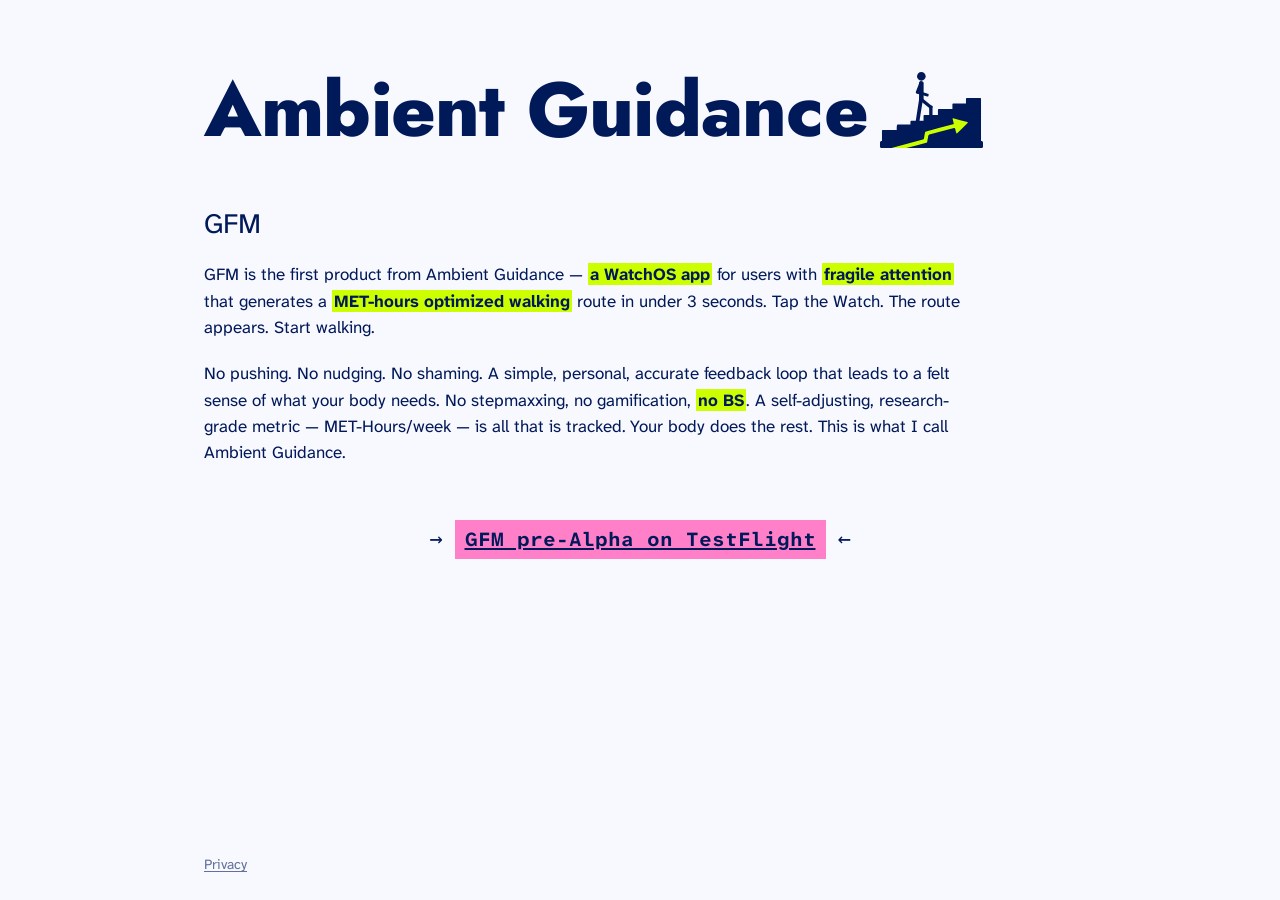
==== index.html @ c0f39cfc "init: Ambient Guidance landing page Single-page static site for ambientguidance.com. Hero with wordm" ====
<!DOCTYPE html>
<html lang="en">
<head>
    <meta charset="UTF-8">
    <meta name="viewport" content="width=device-width, initial-scale=1.0">
    <title>Ambient Guidance — GFM</title>
    <meta name="description" content="GFM is the first product from Ambient Guidance — a WatchOS app for users with fragile attention that generates a MET-hours optimized walking route in under 3 seconds.">

    <link rel="preconnect" href="https://fonts.googleapis.com">
    <link rel="preconnect" href="https://fonts.gstatic.com" crossorigin>
    <link href="https://fonts.googleapis.com/css2?family=Jost:wght@800&family=Atkinson+Hyperlegible+Next:wght@400;700&family=Atkinson+Hyperlegible+Mono:wght@400;700&display=swap" rel="stylesheet">

    <link rel="stylesheet" href="styles.css">
</head>
<body>
    <main>
        <header class="wordmark-row">
            <h1 class="wordmark">Ambient Guidance</h1>
            <img src="logo.svg" alt="" class="logo" aria-hidden="true">
        </header>

        <section class="copy">
            <h2>GFM</h2>

            <p>
                GFM is the first product from Ambient Guidance —
                <mark>a WatchOS app</mark> for users with
                <mark>fragile attention</mark> that generates a
                <mark>MET-hours optimized walking</mark> route in
                under 3 seconds. Tap the Watch. The route appears.
                Start walking.
            </p>

            <p>
                No pushing. No nudging. No shaming. A simple,
                personal, accurate feedback loop that leads to a
                felt sense of what your body needs. No stepmaxxing,
                no gamification, <mark>no BS</mark>. A self-adjusting,
                research-grade metric — MET-Hours/week — is all that
                is tracked. Your body does the rest. This is what I
                call Ambient Guidance.
            </p>
        </section>

        <p class="cta-row">
            <span class="cta-arrow" aria-hidden="true">→</span>
            <a class="cta" href="https://testflight.apple.com/join/5UGnY5BD">GFM pre-Alpha on TestFlight</a>
            <span class="cta-arrow" aria-hidden="true">←</span>
        </p>
    </main>

    <footer>
        <a href="https://www.makunas.com/gfm/privacy.html">Privacy</a>
    </footer>
</body>
</html>
---- styles.css ----
/* Ambient Guidance — landing page
   Colors and type are the visual identity. Don't drift from these without
   updating the mockup first. */

:root {
    --bg: #f8f8ff;          /* off-white, faint lavender */
    --ink: #001959;         /* deep navy — headings + body */
    --highlight-fg: #ccff00; /* highlighter yellow-green */
    --cta: #ff80c8;          /* hot pink CTA */
    --content-max: 1000px;
    --gutter: clamp(20px, 5vw, 64px);
}

* {
    box-sizing: border-box;
    margin: 0;
    padding: 0;
}

html, body {
    background: var(--bg);
    color: var(--ink);
    font-family: 'Atkinson Hyperlegible Next', system-ui, -apple-system, sans-serif;
    font-size: 17px;
    line-height: 1.55;
    -webkit-font-smoothing: antialiased;
    -moz-osx-font-smoothing: grayscale;
}

body {
    display: flex;
    flex-direction: column;
    min-height: 100vh;
}

main {
    flex: 1;
    max-width: var(--content-max);
    width: 100%;
    margin: 0 auto;
    padding: clamp(40px, 8vh, 96px) var(--gutter) 32px;
}

/* Wordmark row — heavy display sans, optional logo at the end of the line */

.wordmark-row {
    display: flex;
    align-items: center;
    gap: 12px;
    flex-wrap: wrap;
    margin-bottom: clamp(40px, 6vh, 64px);
    /* Take the full content width so flex has the room to lay out wordmark +
       logo on one line. Without this, the flex container shrinks to the
       widest single child, causing siblings to wrap unnecessarily. */
    width: 100%;
    /* Inherit font-size so child em-units (logo height) match the wordmark
       sizing without each element having to redeclare the clamp(). */
    font-size: clamp(40px, 7vw, 76px);
}

.wordmark {
    font-family: 'Jost', system-ui, sans-serif;
    font-weight: 800;
    font-size: 1em; /* inherits from .wordmark-row */
    line-height: 1;
    letter-spacing: -0.01em;
    color: var(--ink);
    /* Don't wrap mid-name. The phrase is two words but reads as one mark.
       Mobile breakpoint (below) lifts this. */
    white-space: nowrap;
}

.logo {
    /* Match the wordmark's cap height. line-height: 1 means 1em ≈ glyph
       em-box, which sits visually next to the type at the right balance.
       Width is computed from the SVG's intrinsic aspect ratio (~1.357:1),
       set explicitly so flex layout knows the dimensions before rendering
       and won't wrap the logo to its own line on wide viewports. */
    height: 1em; /* inherits from .wordmark-row */
    width: 1.357em;
    flex-shrink: 0;
}

/* Below ~520px (where wordmark+logo no longer fit on one line), allow the
   wordmark to break between the two words. The logo will sit on its own line
   below per the mockup. */
@media (max-width: 520px) {
    .wordmark {
        white-space: normal;
    }
}

/* Body copy section */

.copy h2 {
    font-family: 'Atkinson Hyperlegible Next', system-ui, sans-serif;
    font-weight: 400;
    font-size: clamp(22px, 3vw, 28px);
    margin-bottom: 16px;
    color: var(--ink);
}

.copy p {
    margin-bottom: 20px;
    /* Match the visual width of the wordmark + logo row above. The wordmark
       at its max font size is ~663px wide; with the logo and gap that's
       ~780px. Anchoring body copy to this width keeps the left/right edges
       aligned across the page. Below this breakpoint the container is
       already narrower than 780px so this caps nothing. */
    max-width: 780px;
}

.copy p:last-child {
    margin-bottom: 0;
}

/* Inline highlights — the yellow-green marker effect.
   Using <mark> for semantic + a11y reasons. */

mark {
    background-color: var(--highlight-fg);
    color: var(--ink);
    padding: 0 2px;
    font-weight: 700;
}

/* CTA row — monospace pill with hot-pink fill, arrows on either side */

.cta-row {
    margin-top: clamp(36px, 6vh, 56px);
    display: flex;
    align-items: center;
    justify-content: center;
    gap: 12px;
    flex-wrap: wrap;
}

.cta-arrow {
    font-family: 'Atkinson Hyperlegible Mono', ui-monospace, monospace;
    font-weight: 400;
    font-size: clamp(18px, 2.5vw, 22px);
    color: var(--ink);
}

.cta {
    font-family: 'Atkinson Hyperlegible Mono', ui-monospace, monospace;
    font-weight: 700;
    font-size: clamp(16px, 2.2vw, 20px);
    color: var(--ink);
    text-decoration: underline;
    text-underline-offset: 2px;
    background-color: var(--cta);
    padding: 4px 10px;
    transition: filter 0.15s ease;
}

.cta:hover,
.cta:focus-visible {
    filter: brightness(0.95);
    outline: 2px solid var(--ink);
    outline-offset: 2px;
}

/* Footer — single privacy link, low contrast on purpose */

footer {
    max-width: var(--content-max);
    width: 100%;
    margin: 0 auto;
    padding: 24px var(--gutter);
    font-size: 14px;
}

footer a {
    color: var(--ink);
    opacity: 0.6;
    text-decoration: underline;
    text-underline-offset: 2px;
}

footer a:hover,
footer a:focus-visible {
    opacity: 1;
}

/* Reduce motion: kill the only transition we have */

@media (prefers-reduced-motion: reduce) {
    .cta {
        transition: none;
    }
}
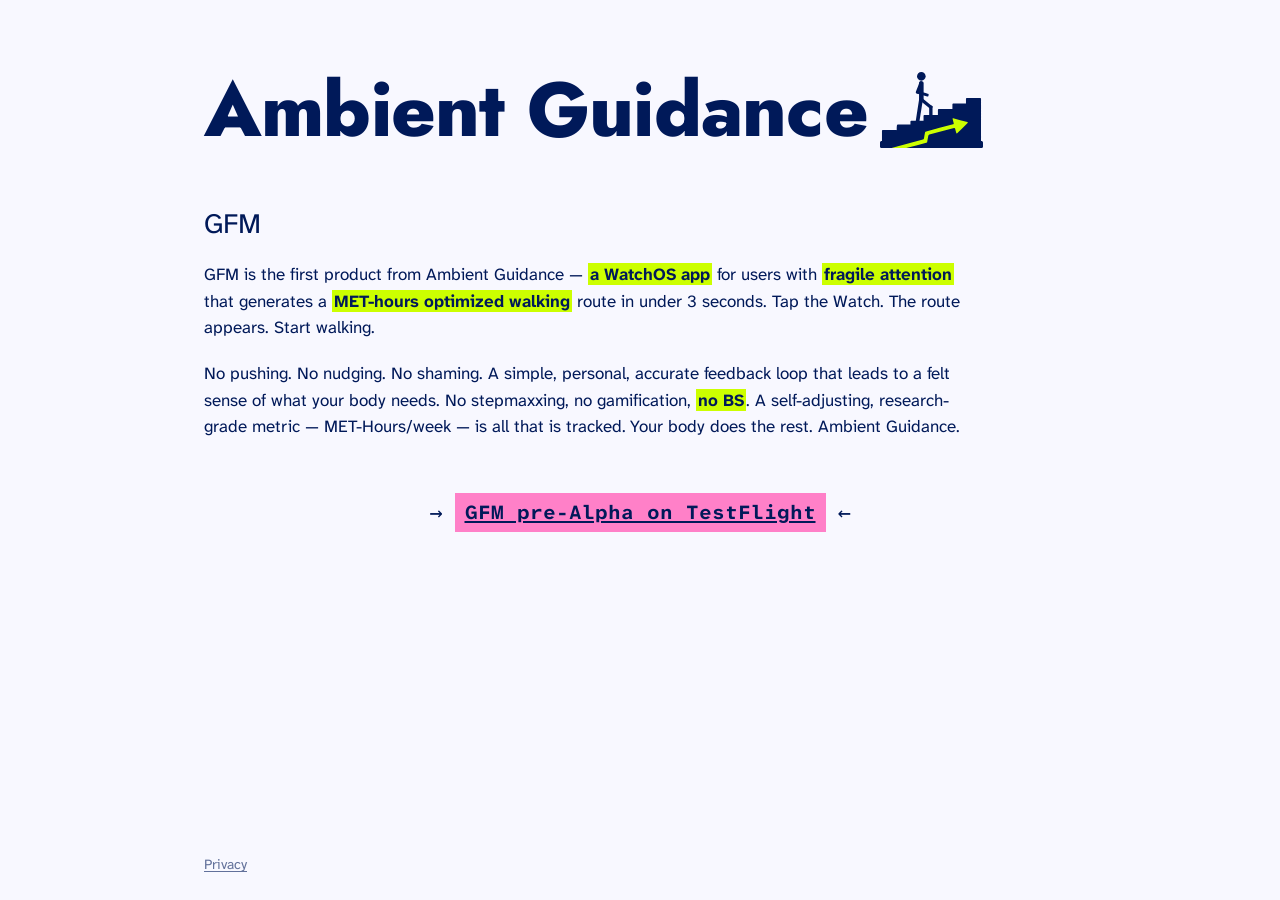
==== commit 8a4eef0b: "Update index.html removed any reference to "I."" ====
--- a/index.html
+++ b/index.html
@@ -37,8 +37,7 @@
                 felt sense of what your body needs. No stepmaxxing,
                 no gamification, <mark>no BS</mark>. A self-adjusting,
                 research-grade metric — MET-Hours/week — is all that
-                is tracked. Your body does the rest. This is what I
-                call Ambient Guidance.
+                is tracked. Your body does the rest. Ambient Guidance.
             </p>
         </section>
 
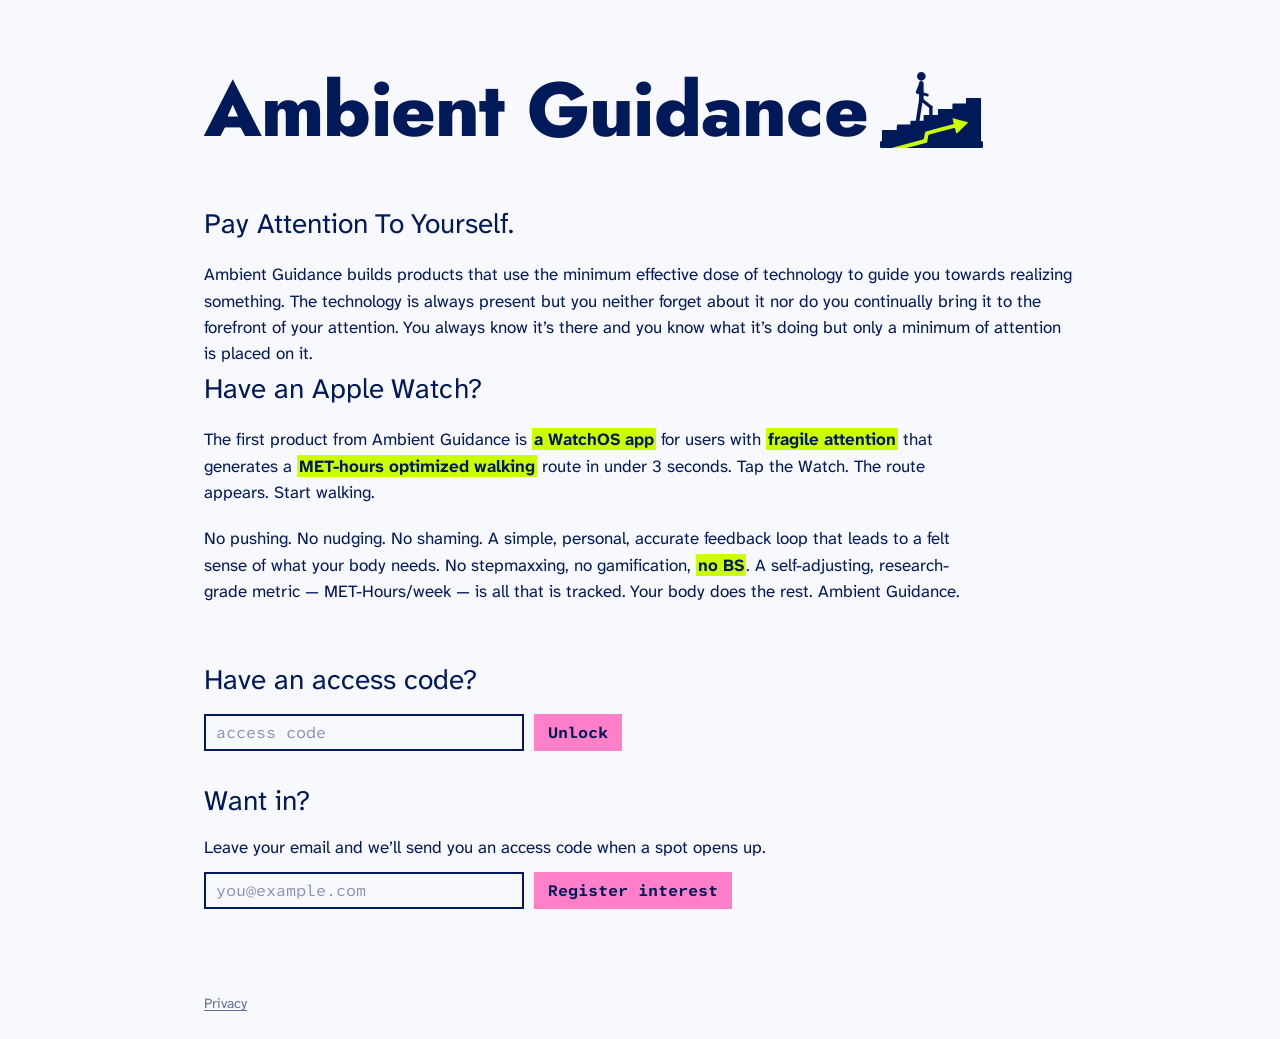
==== commit 8e3a0249: "Gate TestFlight link behind access code, capture interest emails The TestFlight URL is AES-GCM encry" ====
--- a/index.html
+++ b/index.html
@@ -20,10 +20,12 @@
         </header>
 
         <section class="copy">
-            <h2>GFM</h2>
+            <h2>Pay Attention To Yourself.</h2>
+Ambient Guidance builds products that use the minimum effective dose of technology to guide you towards realizing something. The technology is always present but you neither forget about it nor do you continually bring it to the forefront of your attention. You always know it’s there and you know what it’s doing but only a minimum of attention is placed on it.
+            <h2>Have an Apple Watch?</h2>
 
             <p>
-                GFM is the first product from Ambient Guidance —
+                The first product from Ambient Guidance is
                 <mark>a WatchOS app</mark> for users with
                 <mark>fragile attention</mark> that generates a
                 <mark>MET-hours optimized walking</mark> route in
@@ -41,15 +43,39 @@
             </p>
         </section>
 
-        <p class="cta-row">
-            <span class="cta-arrow" aria-hidden="true">→</span>
-            <a class="cta" href="https://testflight.apple.com/join/5UGnY5BD">GFM pre-Alpha on TestFlight</a>
-            <span class="cta-arrow" aria-hidden="true">←</span>
-        </p>
+        <section class="gate">
+            <div id="gate-locked">
+                <h2>Have an access code?</h2>
+                <form id="code-form" class="gate-form" autocomplete="off">
+                    <label class="visually-hidden" for="code">Access code</label>
+                    <input type="password" id="code" name="code" placeholder="access code" required>
+                    <button type="submit" class="gate-button">Unlock</button>
+                </form>
+                <p id="code-error" class="gate-error" hidden>That code didn&rsquo;t work. Check it and try again.</p>
+
+                <h2>Want in?</h2>
+                <p>Leave your email and we&rsquo;ll send you an access code when a spot opens up.</p>
+                <form id="interest-form" class="gate-form" action="https://formspree.io/f/YOUR_FORM_ID" method="POST">
+                    <label class="visually-hidden" for="email">Email</label>
+                    <input type="email" id="email" name="email" placeholder="you@example.com" required>
+                    <button type="submit" class="gate-button">Register interest</button>
+                </form>
+                <p id="interest-error" class="gate-error" hidden>Something went wrong. Please try again in a minute.</p>
+                <p id="interest-thanks" class="gate-thanks" hidden>Thanks &mdash; you&rsquo;re on the list.</p>
+            </div>
+
+            <p class="cta-row" id="gate-unlocked" hidden>
+                <span class="cta-arrow" aria-hidden="true">→</span>
+                <a class="cta" id="cta-link" href="#">GFM pre-Alpha on TestFlight</a>
+                <span class="cta-arrow" aria-hidden="true">←</span>
+            </p>
+        </section>
     </main>
 
     <footer>
         <a href="https://www.makunas.com/gfm/privacy.html">Privacy</a>
     </footer>
+
+    <script src="gate.js"></script>
 </body>
 </html>
--- a/styles.css
+++ b/styles.css
@@ -15,6 +15,12 @@
     box-sizing: border-box;
     margin: 0;
     padding: 0;
+}
+
+/* display: flex/inline-block on a class would otherwise beat the UA's
+   [hidden] { display: none }, un-hiding gated elements. */
+[hidden] {
+    display: none !important;
 }
 
 html, body {
@@ -161,6 +167,104 @@
     outline-offset: 2px;
 }
 
+/* Gate — access-code unlock + interest capture. Same type system as the
+   body copy; inputs and buttons use the mono/CTA language. */
+
+.gate {
+    margin-top: clamp(36px, 6vh, 56px);
+    max-width: 780px;
+}
+
+.gate h2 {
+    font-family: 'Atkinson Hyperlegible Next', system-ui, sans-serif;
+    font-weight: 400;
+    font-size: clamp(22px, 3vw, 28px);
+    margin-bottom: 12px;
+}
+
+.gate h2 + .gate-form {
+    margin-bottom: 28px;
+}
+
+.gate p {
+    margin-bottom: 12px;
+}
+
+.gate-form {
+    display: flex;
+    gap: 10px;
+    flex-wrap: wrap;
+    margin-bottom: 28px;
+}
+
+.gate-form input {
+    font-family: 'Atkinson Hyperlegible Mono', ui-monospace, monospace;
+    font-size: 16px;
+    color: var(--ink);
+    background: transparent;
+    border: 2px solid var(--ink);
+    padding: 6px 10px;
+    min-width: 0;
+    flex: 1 1 220px;
+    max-width: 320px;
+}
+
+.gate-form input::placeholder {
+    color: var(--ink);
+    opacity: 0.45;
+}
+
+.gate-form input:focus-visible {
+    outline: 2px solid var(--ink);
+    outline-offset: 2px;
+}
+
+.gate-button {
+    font-family: 'Atkinson Hyperlegible Mono', ui-monospace, monospace;
+    font-weight: 700;
+    font-size: 16px;
+    color: var(--ink);
+    background-color: var(--cta);
+    border: none;
+    padding: 6px 14px;
+    cursor: pointer;
+    transition: filter 0.15s ease;
+}
+
+.gate-button:hover,
+.gate-button:focus-visible {
+    filter: brightness(0.95);
+    outline: 2px solid var(--ink);
+    outline-offset: 2px;
+}
+
+.gate-button:disabled {
+    opacity: 0.5;
+    cursor: default;
+}
+
+.gate-error {
+    font-family: 'Atkinson Hyperlegible Mono', ui-monospace, monospace;
+    font-size: 15px;
+    margin-top: -16px;
+}
+
+.gate-thanks {
+    font-weight: 700;
+    background-color: var(--highlight-fg);
+    display: inline-block;
+    padding: 0 4px;
+}
+
+.visually-hidden {
+    position: absolute;
+    width: 1px;
+    height: 1px;
+    overflow: hidden;
+    clip: rect(0 0 0 0);
+    white-space: nowrap;
+}
+
 /* Footer — single privacy link, low contrast on purpose */
 
 footer {
@@ -186,7 +290,8 @@
 /* Reduce motion: kill the only transition we have */
 
 @media (prefers-reduced-motion: reduce) {
-    .cta {
+    .cta,
+    .gate-button {
         transition: none;
     }
 }
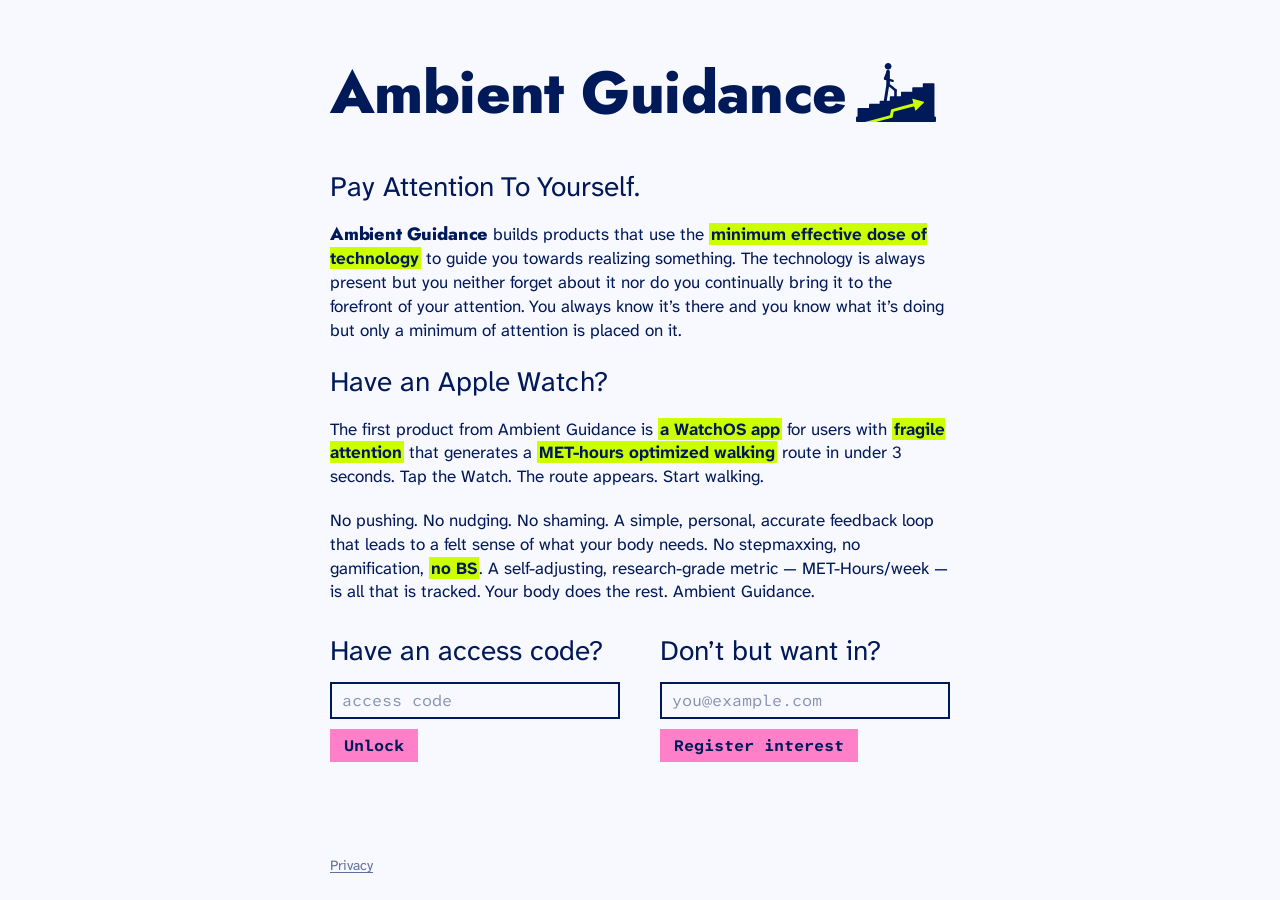
==== commit f2efb8bd: "Refine landing page UX: centered reading column, responsive type, two-column gate - Constrain conten" ====
--- a/index.html
+++ b/index.html
@@ -21,7 +21,7 @@
 
         <section class="copy">
             <h2>Pay Attention To Yourself.</h2>
-Ambient Guidance builds products that use the minimum effective dose of technology to guide you towards realizing something. The technology is always present but you neither forget about it nor do you continually bring it to the forefront of your attention. You always know it’s there and you know what it’s doing but only a minimum of attention is placed on it.
+            <p><strong class="brand">Ambient Guidance</strong> builds products that use the <mark>minimum effective dose of technology</mark> to guide you towards realizing something. The technology is always present but you neither forget about it nor do you continually bring it to the forefront of your attention. You always know it’s there and you know what it’s doing but only a minimum of attention is placed on it.</p>
             <h2>Have an Apple Watch?</h2>
 
             <p>
@@ -45,23 +45,26 @@
 
         <section class="gate">
             <div id="gate-locked">
-                <h2>Have an access code?</h2>
-                <form id="code-form" class="gate-form" autocomplete="off">
-                    <label class="visually-hidden" for="code">Access code</label>
-                    <input type="password" id="code" name="code" placeholder="access code" required>
-                    <button type="submit" class="gate-button">Unlock</button>
-                </form>
-                <p id="code-error" class="gate-error" hidden>That code didn&rsquo;t work. Check it and try again.</p>
+                <div class="gate-col">
+                    <h2>Have an access code?</h2>
+                    <form id="code-form" class="gate-form" autocomplete="off">
+                        <label class="visually-hidden" for="code">Access code</label>
+                        <input type="password" id="code" name="code" placeholder="access code" required>
+                        <button type="submit" class="gate-button">Unlock</button>
+                    </form>
+                    <p id="code-error" class="gate-error" hidden>That code didn&rsquo;t work. Check it and try again.</p>
+                </div>
 
-                <h2>Want in?</h2>
-                <p>Leave your email and we&rsquo;ll send you an access code when a spot opens up.</p>
-                <form id="interest-form" class="gate-form" action="https://formspree.io/f/YOUR_FORM_ID" method="POST">
-                    <label class="visually-hidden" for="email">Email</label>
-                    <input type="email" id="email" name="email" placeholder="you@example.com" required>
-                    <button type="submit" class="gate-button">Register interest</button>
-                </form>
-                <p id="interest-error" class="gate-error" hidden>Something went wrong. Please try again in a minute.</p>
-                <p id="interest-thanks" class="gate-thanks" hidden>Thanks &mdash; you&rsquo;re on the list.</p>
+                <div class="gate-col">
+                    <h2>Don&rsquo;t but want in?</h2>
+                    <form id="interest-form" class="gate-form" action="https://formspree.io/f/YOUR_FORM_ID" method="POST">
+                        <label class="visually-hidden" for="email">Email</label>
+                        <input type="email" id="email" name="email" placeholder="you@example.com" required>
+                        <button type="submit" class="gate-button">Register interest</button>
+                    </form>
+                    <p id="interest-error" class="gate-error" hidden>Something went wrong. Please try again in a minute.</p>
+                    <p id="interest-thanks" class="gate-thanks" hidden>Thanks, we&rsquo;ll send you an access code when a spot opens up.</p>
+                </div>
             </div>
 
             <p class="cta-row" id="gate-unlocked" hidden>
--- a/styles.css
+++ b/styles.css
@@ -7,7 +7,7 @@
     --ink: #001959;         /* deep navy — headings + body */
     --highlight-fg: #ccff00; /* highlighter yellow-green */
     --cta: #ff80c8;          /* hot pink CTA */
-    --content-max: 1000px;
+    --measure: 620px;        /* shared reading measure — column width */
     --gutter: clamp(20px, 5vw, 64px);
 }
 
@@ -27,8 +27,11 @@
     background: var(--bg);
     color: var(--ink);
     font-family: 'Atkinson Hyperlegible Next', system-ui, -apple-system, sans-serif;
-    font-size: 17px;
-    line-height: 1.55;
+    /* Fluid body size: 17px on tablet/desktop, shrinking toward 14px on phones
+       so more of the page — including the gate inputs/buttons — fits above the
+       fold without scrolling. Most spacing is em-based, so it tightens too. */
+    font-size: clamp(14px, 3.6vw, 17px);
+    line-height: 1.4;
     -webkit-font-smoothing: antialiased;
     -moz-osx-font-smoothing: grayscale;
 }
@@ -41,10 +44,12 @@
 
 main {
     flex: 1;
-    max-width: var(--content-max);
+    /* The column width = reading measure + the gutters on each side, so the
+       620px content block centers in the viewport with equal margins. */
+    max-width: calc(var(--measure) + 2 * var(--gutter));
     width: 100%;
     margin: 0 auto;
-    padding: clamp(40px, 8vh, 96px) var(--gutter) 32px;
+    padding: clamp(28px, 7vh, 96px) var(--gutter) 32px;
 }
 
 /* Wordmark row — heavy display sans, optional logo at the end of the line */
@@ -52,16 +57,15 @@
 .wordmark-row {
     display: flex;
     align-items: center;
-    gap: 12px;
-    flex-wrap: wrap;
-    margin-bottom: clamp(40px, 6vh, 64px);
-    /* Take the full content width so flex has the room to lay out wordmark +
-       logo on one line. Without this, the flex container shrinks to the
-       widest single child, causing siblings to wrap unnecessarily. */
+    gap: 0.16em;
+    margin-bottom: clamp(24px, 5vh, 64px);
     width: 100%;
-    /* Inherit font-size so child em-units (logo height) match the wordmark
-       sizing without each element having to redeclare the clamp(). */
-    font-size: clamp(40px, 7vw, 76px);
+    /* Wordmark + logo must always sit on one line within the reading measure.
+       "Ambient Guidance" in Jost 800 is ~9.0em wide; with the logo (1.357em)
+       and gap (~0.16em) the row needs ~10.5em. Capping the font at measure/10.5
+       (~59px) keeps it on one line at the column's full width; the vw term
+       shrinks it together on narrower viewports. */
+    font-size: min(59px, 9vw);
 }
 
 .wordmark {
@@ -71,8 +75,8 @@
     line-height: 1;
     letter-spacing: -0.01em;
     color: var(--ink);
-    /* Don't wrap mid-name. The phrase is two words but reads as one mark.
-       Mobile breakpoint (below) lifts this. */
+    /* Two words, one mark — never break mid-name. The row's font-size shrinks
+       the whole row on narrow viewports instead of wrapping. */
     white-space: nowrap;
 }
 
@@ -87,15 +91,6 @@
     flex-shrink: 0;
 }
 
-/* Below ~520px (where wordmark+logo no longer fit on one line), allow the
-   wordmark to break between the two words. The logo will sit on its own line
-   below per the mockup. */
-@media (max-width: 520px) {
-    .wordmark {
-        white-space: normal;
-    }
-}
-
 /* Body copy section */
 
 .copy h2 {
@@ -108,12 +103,6 @@
 
 .copy p {
     margin-bottom: 20px;
-    /* Match the visual width of the wordmark + logo row above. The wordmark
-       at its max font size is ~663px wide; with the logo and gap that's
-       ~780px. Anchoring body copy to this width keeps the left/right edges
-       aligned across the page. Below this breakpoint the container is
-       already narrower than 780px so this caps nothing. */
-    max-width: 780px;
 }
 
 .copy p:last-child {
@@ -128,6 +117,16 @@
     color: var(--ink);
     padding: 0 2px;
     font-weight: 700;
+}
+
+/* Inline brand mention — the wordmark's display font (Jost) set in running copy.
+   Bumped slightly because Jost's x-height is smaller than the body font; this
+   makes the lowercase visually match the surrounding text. */
+.brand {
+    font-family: 'Jost', system-ui, sans-serif;
+    font-weight: 800;
+    font-size: 1.05em;
+    letter-spacing: -0.01em;
 }
 
 /* CTA row — monospace pill with hot-pink fill, arrows on either side */
@@ -171,8 +170,37 @@
    body copy; inputs and buttons use the mono/CTA language. */
 
 .gate {
-    margin-top: clamp(36px, 6vh, 56px);
-    max-width: 780px;
+    margin-top: clamp(16px, 3vh, 28px);
+}
+
+/* Two side-by-side columns (access code | interest). Each column is a flex
+   column that pushes its form to the bottom, keeping both input boxes on the
+   same baseline even if the columns ever differ in height. */
+#gate-locked {
+    display: flex;
+    gap: clamp(20px, 4vw, 40px);
+    align-items: stretch;
+}
+
+.gate-col {
+    flex: 1 1 0;
+    min-width: 0;
+    display: flex;
+    flex-direction: column;
+}
+
+.gate-col .gate-form {
+    margin-top: auto;
+}
+
+/* Stack the two columns vertically on narrow viewports. The forms themselves
+   always stay input-over-button (see .gate-form), so the Unlock and Register
+   buttons break in lockstep at every width — never one beside, one below. */
+@media (max-width: 560px) {
+    #gate-locked {
+        flex-direction: column;
+        gap: clamp(28px, 6vw, 36px);
+    }
 }
 
 .gate h2 {
@@ -182,19 +210,18 @@
     margin-bottom: 12px;
 }
 
-.gate h2 + .gate-form {
-    margin-bottom: 28px;
-}
-
 .gate p {
     margin-bottom: 12px;
 }
 
+/* Both forms always stack input-over-button (never input-beside-button), so the
+   Unlock and Register buttons break in lockstep at every width. Spacing between
+   the two columns/rows comes from #gate-locked's gap, not a form margin. */
 .gate-form {
     display: flex;
+    flex-direction: column;
+    align-items: flex-start;
     gap: 10px;
-    flex-wrap: wrap;
-    margin-bottom: 28px;
 }
 
 .gate-form input {
@@ -205,7 +232,7 @@
     border: 2px solid var(--ink);
     padding: 6px 10px;
     min-width: 0;
-    flex: 1 1 220px;
+    width: 100%;
     max-width: 320px;
 }
 
@@ -268,7 +295,7 @@
 /* Footer — single privacy link, low contrast on purpose */
 
 footer {
-    max-width: var(--content-max);
+    max-width: calc(var(--measure) + 2 * var(--gutter));
     width: 100%;
     margin: 0 auto;
     padding: 24px var(--gutter);
